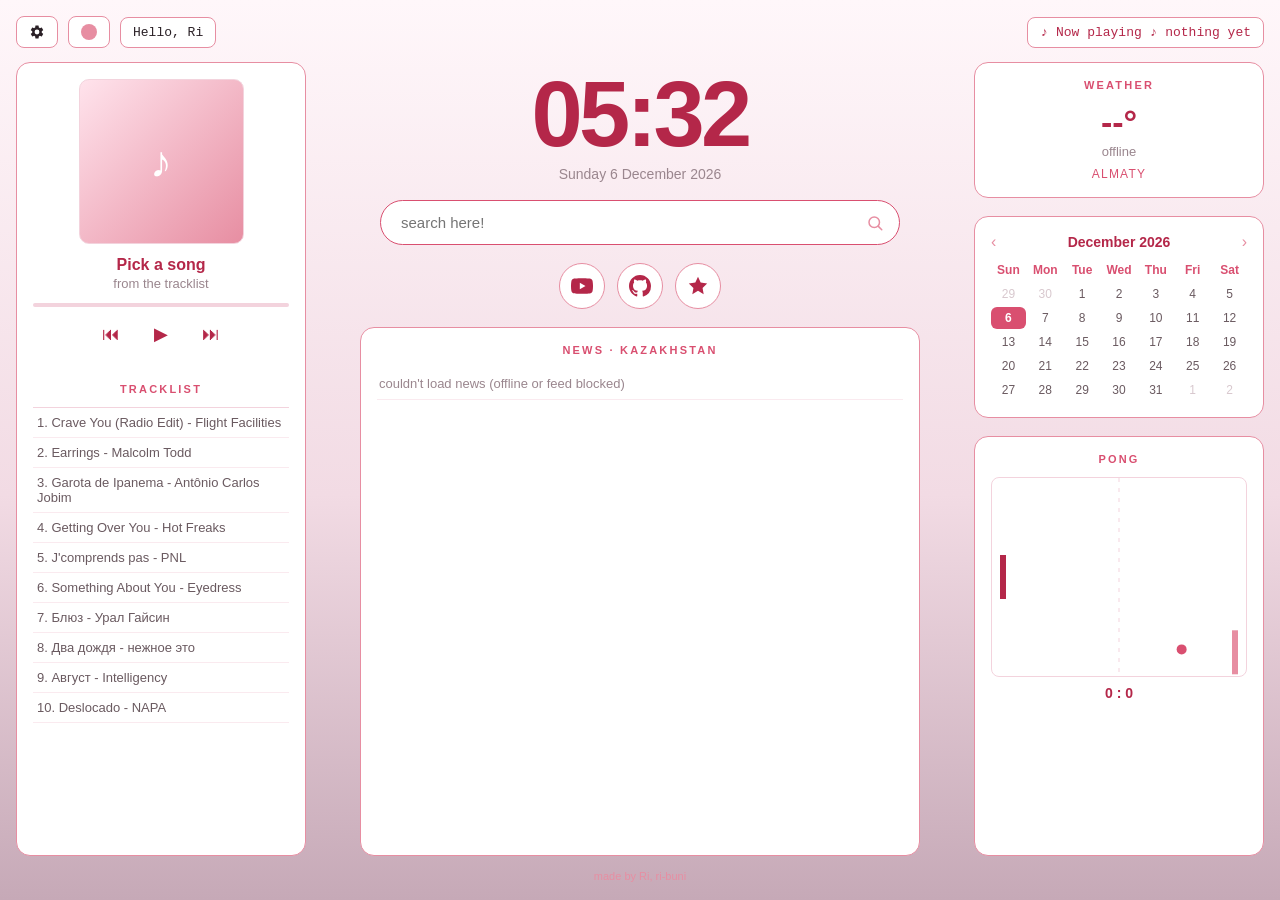
==== index.html @ f1c47e02 "Add files via upload" ====
<!DOCTYPE html>
<html lang="en">
<head>
<meta charset="UTF-8">
<meta name="viewport" content="width=device-width, initial-scale=1.0">
<title>New Tab</title>
<link rel="stylesheet" href="style.css">
</head>
<body>

<div id="topbar" class="mono">
  <div class="tbox" id="gear"><svg viewBox="0 0 24 24"><path d="M19.14 12.94c.04-.3.06-.61.06-.94 0-.32-.02-.64-.07-.94l2.03-1.58a.49.49 0 0 0 .12-.61l-1.92-3.32a.49.49 0 0 0-.59-.22l-2.39.96c-.5-.38-1.03-.7-1.62-.94l-.36-2.54a.48.48 0 0 0-.48-.41h-3.84c-.24 0-.43.17-.47.41l-.36 2.54c-.59.24-1.13.57-1.62.94l-2.39-.96a.49.49 0 0 0-.59.22L2.74 8.87c-.12.21-.08.47.12.61l2.03 1.58c-.05.3-.09.63-.09.94s.02.64.07.94l-2.03 1.58a.49.49 0 0 0-.12.61l1.92 3.32c.12.22.37.29.59.22l2.39-.96c.5.38 1.03.7 1.62.94l.36 2.54c.05.24.24.41.48.41h3.84c.24 0 .44-.17.47-.41l.36-2.54c.59-.24 1.13-.56 1.62-.94l2.39.96c.22.08.47 0 .59-.22l1.92-3.32c.12-.22.07-.47-.12-.61l-2.01-1.58zM12 15.6a3.6 3.6 0 1 1 0-7.2 3.6 3.6 0 0 1 0 7.2z"/></svg></div>
  <div class="tbox" id="mystery"><i></i></div>
  <div class="tbox" id="greet">Hello, Ri</div>
  <div class="tbox" id="nowplaying">&#9834; Now playing &#9834; nothing yet</div>
</div>

<div class="layout">

  <div class="card" id="playerCard">
    <div id="art">&#9834;</div>
    <div id="songT">Pick a song</div>
    <div id="songA">from the tracklist</div>
    <div id="pbar"><div id="pfill"></div></div>
    <div class="ctrls">
      <button id="prevBtn">&#9198;</button>
      <button id="playBtn">&#9654;</button>
      <button id="nextBtn">&#9197;</button>
    </div>
    <div id="playHint"></div>
    <h3>Tracklist</h3>
    <ul id="tracks"></ul>
  </div>

  <div id="center">
    <div id="clock">--:--</div>
    <div id="date"></div>
    <form id="search"><input id="q" type="text" placeholder="search here!" autocomplete="off" autofocus><span><svg viewBox="0 0 24 24"><circle cx="11" cy="11" r="7" fill="none" stroke="currentColor" stroke-width="2"/><path d="M16.5 16.5L21 21" fill="none" stroke="currentColor" stroke-width="2" stroke-linecap="round"/></svg></span></form>
    <nav id="marks"></nav>
    <div class="card" id="newsCard">
      <h3 id="newsTitle">News</h3>
      <ul id="newsList"><li style="color:var(--mut);font-size:13px;padding:8px 2px;">loading headlines...</li></ul>
    </div>
  </div>

  <div class="rightcol">
    <div class="card">
      <h3>Weather</h3>
      <div id="wTemp">--&deg;</div>
      <div id="wDesc">loading...</div>
      <div id="wLoc">locating...</div>
    </div>
    <div class="card">
      <div id="calHead"><button id="calPrev">&#8249;</button><b id="calTitle"></b><button id="calNext">&#8250;</button></div>
      <div id="calGrid"></div>
    </div>
    <div class="card" id="pongCard">
      <h3>Pong</h3>
      <canvas id="pong"></canvas>
      <div id="pongScore">0 : 0</div>
    </div>
  </div>

</div>

<div id="foot">made by Ri, ri-buni</div>

<div id="modal"><div class="box">
  <h3>Settings</h3>
  <input id="nameInput" type="text" placeholder="Your name">
  <label><input type="checkbox" id="darkToggle"> Dark theme</label>
  <button id="saveName">Save</button>
</div></div>

<script>
'use strict';
var store={
 get:function(k,f){try{var v=localStorage.getItem(k);return v?JSON.parse(v):f;}catch(e){return f;}},
 set:function(k,v){try{localStorage.setItem(k,JSON.stringify(v));}catch(e){}}
};
function esc(s){return s.replace(/[&<>"]/g,function(c){return{'&':'&amp;','<':'&lt;','>':'&gt;','"':'&quot;'}[c];});}

function applyTheme(){document.body.classList.toggle('dark',store.get('nt_dark',false));}
applyTheme();

var greetEl=document.getElementById('greet');
function setGreet(){greetEl.textContent='Hello, '+store.get('nt_name','Ri');}
setGreet();
var modal=document.getElementById('modal');
document.getElementById('gear').onclick=function(){
 document.getElementById('nameInput').value=store.get('nt_name','Ri');
 document.getElementById('darkToggle').checked=store.get('nt_dark',false);
 modal.classList.add('open');
};
document.getElementById('darkToggle').onchange=function(){
 store.set('nt_dark',this.checked);applyTheme();
};
document.getElementById('saveName').onclick=function(){
 var v=document.getElementById('nameInput').value.trim();
 if(v)store.set('nt_name',v);
 setGreet();modal.classList.remove('open');
};
modal.onclick=function(e){if(e.target===modal)modal.classList.remove('open');};

var honk=new Audio('FNAF_Honk_-_QuickSounds_com.mp3');
honk.preload='auto';
honk.volume=1;
document.getElementById('mystery').onclick=function(){
 honk.currentTime=0;
 var p=honk.play();
 if(p&&p.catch)p.catch(function(){
  document.getElementById('nowplaying').textContent='honk mp3 not found, check the file name';
 });
};

var clockEl=document.getElementById('clock'),dateEl=document.getElementById('date');
function tick(){
 var n=new Date();
 clockEl.textContent=String(n.getHours()).padStart(2,'0')+':'+String(n.getMinutes()).padStart(2,'0');
 dateEl.textContent=n.toLocaleDateString('en-GB',{weekday:'long',day:'numeric',month:'long',year:'numeric'});
}
tick();setInterval(tick,1000);

document.getElementById('search').addEventListener('submit',function(e){
 e.preventDefault();
 var q=document.getElementById('q').value.trim();
 if(q)location.href='https://www.google.com/search?q='+encodeURIComponent(q);
});

document.getElementById('marks').innerHTML=
 '<a href="https://www.youtube.com/" title="YouTube"><svg viewBox="0 0 24 24"><path d="M23.5 6.2a3 3 0 0 0-2.1-2.1C19.5 3.5 12 3.5 12 3.5s-7.5 0-9.4.6A3 3 0 0 0 .5 6.2 31.4 31.4 0 0 0 0 12a31.4 31.4 0 0 0 .5 5.8 3 3 0 0 0 2.1 2.1c1.9.6 9.4.6 9.4.6s7.5 0 9.4-.6a3 3 0 0 0 2.1-2.1A31.4 31.4 0 0 0 24 12a31.4 31.4 0 0 0-.5-5.8z"/><path class="cut" d="M9.6 15.6V8.4L15.8 12l-6.2 3.6z"/></svg></a>'+
 '<a href="https://github.com/" title="GitHub"><svg viewBox="0 0 16 16"><path d="M8 0C3.58 0 0 3.58 0 8c0 3.54 2.29 6.53 5.47 7.59.4.07.55-.17.55-.38 0-.19-.01-.82-.01-1.49-2.01.37-2.53-.49-2.69-.94-.09-.23-.48-.94-.82-1.13-.28-.15-.68-.52-.01-.53.63-.01 1.08.58 1.23.82.72 1.21 1.87.87 2.33.66.07-.52.28-.87.51-1.07-1.78-.2-3.64-.89-3.64-3.95 0-.87.31-1.59.82-2.15-.08-.2-.36-1.02.08-2.12 0 0 .67-.21 2.2.82.64-.18 1.32-.27 2-.27s1.36.09 2 .27c1.53-1.04 2.2-.82 2.2-.82.44 1.1.16 1.92.08 2.12.51.56.82 1.27.82 2.15 0 3.07-1.87 3.75-3.65 3.95.29.25.54.73.54 1.48 0 1.07-.01 1.93-.01 2.2 0 .21.15.46.55.38A8.01 8.01 0 0 0 16 8c0-4.42-3.58-8-8-8Z"/></svg></a>'+
 '<a href="https://stardance.hackclub.com/" title="Stardance"><svg viewBox="0 0 24 24"><path d="M12 2l2.9 6.26L22 9.27l-5 4.87L18.18 21 12 17.27 5.82 21 7 14.14l-5-4.87 7.1-1.01z"/></svg></a>';

var TRACKS=[
 {t:'Crave You (Radio Edit)',a:'Flight Facilities',src:'songs/Flight_Facilities_feat._Giselle_-_Crave_You_Radio_Edit_(SkySound7.com).mp3',img:'crave_you.jpg'},
 {t:'Earrings',a:'Malcolm Todd',src:'songs/earrings.mp3',img:'earrings.jpg'},
 {t:'Garota de Ipanema',a:'Antônio Carlos Jobim',src:'songs/the girl from ipanema.mp3',img:'ipanema.jpg'},
 {t:'Getting Over You',a:'Hot Freaks',src:'songs/Hot_Freaks_-_Hot_Freaks_-_Getting_Over_You_Official_Lyric_Video_(SkySound7.com).mp3',img:'hot_freaks.jpg'},
 {t:'J\'comprends pas',a:'PNL',src:'songs/PNL_-_J_comprends_pas_(SkySound7.com).mp3',img:'pnl.jpg'},
 {t:'Something About You',a:'Eyedress',src:'songs/Eyedress - She looks just like a dream (Something About You) (Lyrics) ft. Dent May.mp3',img:'eyedress.jpg'},
 {t:'Блюз',a:'Урал Гайсин',src:'songs/Урал Гайсин - блюз (pesni.fm).mp3',img:'blues.jpg'},
 {t:'Два дождя',a:'нежное это',src:'songs/Nezhnoe_Eto_-_Dva_dozhdya_Official_Audio_(SkySound7.com).mp3',img:'2_дождя.jpg'},
 {t:'Август',a:'Intelligency',src:'songs/Intelligency_-_August_(SkySound7.com).mp3',img:'august.jpg'},
 {t:'Deslocado',a:'NAPA',src:'songs/NAPA - Deslocado.mp3',img:'napa.jpg'}
];
var cur=-1,playing=false,audio=new Audio();
var art=document.getElementById('art'),
    songT=document.getElementById('songT'),songA=document.getElementById('songA'),
    npEl=document.getElementById('nowplaying'),playBtn=document.getElementById('playBtn'),
    pfill=document.getElementById('pfill'),hint=document.getElementById('playHint'),
    listEl=document.getElementById('tracks');

listEl.innerHTML=TRACKS.map(function(tr,i){
 return '<li data-i="'+i+'">'+(i+1)+'. '+esc(tr.t)+' - '+esc(tr.a)+'</li>';
}).join('');

function select(i,autoplay){
 cur=i;
 var tr=TRACKS[i];
 songT.textContent=tr.t;songA.textContent=tr.a;
 art.innerHTML='&#9834;';
 if(tr.img){
  var im=new Image();
  im.onload=function(){art.innerHTML='';art.appendChild(im);};
  im.src=tr.img;
 }
 npEl.innerHTML='&#9834; Now playing &#9834; '+esc(tr.t)+' by '+esc(tr.a);
 var lis=listEl.children;
 for(var k=0;k<lis.length;k++)lis[k].classList.toggle('on',k===i);
 audio.pause();playing=false;playBtn.innerHTML='&#9654;';pfill.style.width='0%';
 if(tr.src){audio.src=tr.src;hint.textContent='';if(autoplay)togglePlay();}
 else hint.textContent='no audio file linked yet (add src in TRACKS)';
}
function togglePlay(){
 if(cur<0)select(0,false);
 var tr=TRACKS[cur];
 if(!tr.src){hint.textContent='no audio file linked yet (add src in TRACKS)';return;}
 if(playing){audio.pause();playing=false;playBtn.innerHTML='&#9654;';}
 else{audio.play();playing=true;playBtn.innerHTML='&#10074;&#10074;';}
}
playBtn.onclick=togglePlay;
document.getElementById('nextBtn').onclick=function(){select((cur+1+TRACKS.length)%TRACKS.length,playing);};
document.getElementById('prevBtn').onclick=function(){select((cur-1+TRACKS.length)%TRACKS.length,playing);};
listEl.onclick=function(e){
 var li=e.target.closest('li');
 if(li)select(+li.dataset.i,true);
};
audio.addEventListener('timeupdate',function(){
 if(audio.duration)pfill.style.width=(audio.currentTime/audio.duration*100)+'%';
});
audio.addEventListener('ended',function(){select((cur+1)%TRACKS.length,true);});

var WMO={0:'clear sky',1:'mostly clear',2:'partly cloudy',3:'overcast',45:'foggy',48:'foggy',
 51:'light drizzle',53:'drizzle',55:'heavy drizzle',61:'light rain',63:'rain',65:'heavy rain',
 66:'freezing rain',67:'freezing rain',71:'light snow',73:'snow',75:'heavy snow',77:'snow grains',
 80:'light showers',81:'showers',82:'heavy showers',85:'snow showers',86:'snow showers',
 95:'thunderstorm',96:'thunderstorm',99:'thunderstorm'};
function loadWeather(loc){
 fetch('https://api.open-meteo.com/v1/forecast?latitude='+loc.lat+'&longitude='+loc.lon+'&current=temperature_2m,weather_code')
  .then(function(r){return r.json();})
  .then(function(d){
   document.getElementById('wTemp').innerHTML=Math.round(d.current.temperature_2m)+'&deg;C';
   document.getElementById('wDesc').textContent=WMO[d.current.weather_code]||'sky is doing something';
  })
  .catch(function(){document.getElementById('wDesc').textContent='offline';});
}
function loadNews(loc){
 var cc=(loc.cc||'US').toUpperCase();
 var feed='https://news.google.com/rss?hl=en-'+cc+'&gl='+cc+'&ceid='+cc+':en';
 document.getElementById('newsTitle').textContent='News \u00b7 '+(loc.country||loc.city||'World');
 fetch('https://api.allorigins.win/raw?url='+encodeURIComponent(feed))
  .then(function(r){if(!r.ok)throw 0;return r.text();})
  .then(function(xml){
   var doc=new DOMParser().parseFromString(xml,'text/xml');
   var items=doc.querySelectorAll('item');
   if(!items.length)throw 0;
   var h='';
   for(var i=0;i<Math.min(items.length,5);i++){
    var t=items[i].querySelector('title'),l=items[i].querySelector('link');
    if(!t||!l)continue;
    h+='<li><a href="'+esc(l.textContent)+'">'+esc(t.textContent)+'</a></li>';
   }
   document.getElementById('newsList').innerHTML=h||'<li style="color:var(--mut);font-size:13px;padding:8px 2px;">no headlines found</li>';
  })
  .catch(function(){
   document.getElementById('newsList').innerHTML='<li style="color:var(--mut);font-size:13px;padding:8px 2px;">couldn\'t load news (offline or feed blocked)</li>';
  });
}
function useLoc(loc){
 document.getElementById('wLoc').textContent=loc.city||'somewhere';
 loadWeather(loc);
 loadNews(loc);
}
(function locate(){
 var c=store.get('nt_loc',null);
 if(c&&Date.now()-c.ts<6*3600*1000){useLoc(c);return;}
 fetch('https://ipwho.is/')
  .then(function(r){return r.json();})
  .then(function(d){
   if(!d.success)throw 0;
   var loc={lat:d.latitude,lon:d.longitude,city:d.city,country:d.country,cc:d.country_code,ts:Date.now()};
   store.set('nt_loc',loc);
   useLoc(loc);
  })
  .catch(function(){useLoc({lat:43.2389,lon:76.8897,city:'Almaty',country:'Kazakhstan',cc:'KZ',ts:Date.now()});});
})();

(function(){
 var c=document.getElementById('pong');if(!c)return;
 var g=c.getContext('2d');
 var PW=6,PH=44,PAD=8,sL=0,sR=0,py=0,ay=0,ball=null;
 function fit(){
  c.width=c.clientWidth||240;c.height=c.clientHeight||160;
  py=Math.max(PH/2,Math.min(c.height-PH/2,py||c.height/2));
  ay=Math.max(PH/2,Math.min(c.height-PH/2,ay||c.height/2));
 }
 function reset(dir){ball={x:c.width/2,y:c.height/2,vx:dir*2.4,vy:(Math.random()*2-1)*1.8};}
 function score(){document.getElementById('pongScore').textContent=sL+' : '+sR;}
 c.addEventListener('mousemove',function(e){
  var r=c.getBoundingClientRect();
  py=(e.clientY-r.top)*(c.height/r.height);
  py=Math.max(PH/2,Math.min(c.height-PH/2,py));
 });
 addEventListener('resize',fit);
 function step(){
  ball.x+=ball.vx;ball.y+=ball.vy;
  if(ball.y<6||ball.y>c.height-6){ball.vy*=-1;ball.y=Math.max(6,Math.min(c.height-6,ball.y));}
  ay+=Math.max(-2.2,Math.min(2.2,(ball.y-ay)*0.08));
  ay=Math.max(PH/2,Math.min(c.height-PH/2,ay));
  if(ball.vx<0&&ball.x<PAD+PW+5&&ball.x>PAD&&Math.abs(ball.y-py)<PH/2+6){
   ball.vx=Math.min(7,Math.abs(ball.vx)*1.05);ball.vy+=(ball.y-py)*0.06;
  }
  if(ball.vx>0&&ball.x>c.width-PAD-PW-5&&ball.x<c.width-PAD&&Math.abs(ball.y-ay)<PH/2+6){
   ball.vx=-Math.min(7,Math.abs(ball.vx)*1.05);ball.vy+=(ball.y-ay)*0.06;
  }
  ball.vy=Math.max(-5,Math.min(5,ball.vy));
  if(ball.x<-8){sR++;score();reset(1);}
  if(ball.x>c.width+8){sL++;score();reset(-1);}
 }
 function draw(){
  var cs=getComputedStyle(document.body);
  g.clearRect(0,0,c.width,c.height);
  g.strokeStyle=cs.getPropertyValue('--soft');
  g.setLineDash([4,6]);g.beginPath();g.moveTo(c.width/2,0);g.lineTo(c.width/2,c.height);g.stroke();g.setLineDash([]);
  g.fillStyle=cs.getPropertyValue('--rose');g.fillRect(PAD,py-PH/2,PW,PH);
  g.fillStyle=cs.getPropertyValue('--pink');g.fillRect(c.width-PAD-PW,ay-PH/2,PW,PH);
  g.fillStyle=cs.getPropertyValue('--honey');g.beginPath();g.arc(ball.x,ball.y,5,0,Math.PI*2);g.fill();
 }
 function loop(){step();draw();requestAnimationFrame(loop);}
 fit();reset(1);score();loop();
})();

var now=new Date(),viewY=now.getFullYear(),viewM=now.getMonth();
var calTitle=document.getElementById('calTitle'),calGrid=document.getElementById('calGrid');
var MONTHS=['January','February','March','April','May','June','July','August','September','October','November','December'];
function renderCal(){
 calTitle.textContent=MONTHS[viewM]+' '+viewY;
 var h='<div class="dow">Sun</div><div class="dow">Mon</div><div class="dow">Tue</div><div class="dow">Wed</div><div class="dow">Thu</div><div class="dow">Fri</div><div class="dow">Sat</div>';
 var first=new Date(viewY,viewM,1).getDay();
 var dim=new Date(viewY,viewM+1,0).getDate();
 var dimPrev=new Date(viewY,viewM,0).getDate();
 var today=new Date();
 var cells=[];
 for(var i=first-1;i>=0;i--)cells.push({d:dimPrev-i,dim:true});
 for(var d=1;d<=dim;d++)cells.push({d:d,dim:false});
 var rest=(7-cells.length%7)%7;
 for(var r=1;r<=rest;r++)cells.push({d:r,dim:true});
 for(var c=0;c<cells.length;c++){
  var cell=cells[c];
  var isToday=!cell.dim&&cell.d===today.getDate()&&viewM===today.getMonth()&&viewY===today.getFullYear();
  h+='<div class="day'+(cell.dim?' dim':'')+(isToday?' today':'')+'">'+cell.d+'</div>';
 }
 calGrid.innerHTML=h;
}
document.getElementById('calPrev').onclick=function(){viewM--;if(viewM<0){viewM=11;viewY--;}renderCal();};
document.getElementById('calNext').onclick=function(){viewM++;if(viewM>11){viewM=0;viewY++;}renderCal();};
renderCal();
</script>
</body>
</html>
---- style.css ----
:root{--bg:#fff7fa;--bg1:#fff7fa;--bg2:#f2dbe4;--bg3:#c6a9b7;--card:#ffffff;--rose:#b42749;--honey:#d94f70;--pink:#e78ea2;--soft:#f3d3dd;--hair:#faeaef;--ink:#2a2026;--mut:#9a868e;--trk:#6a5a60;--dim:#d8c8ce;}
body.dark{--bg:#151018;--bg1:#151018;--bg2:#261c2c;--bg3:#5a4b62;--card:#1f1824;--rose:#f4a7bd;--honey:#e987a4;--pink:#8a5b6d;--soft:#3a2e3c;--hair:#2c2430;--ink:#efe6ec;--mut:#9b8a94;--trk:#c4b2bc;--dim:#4a3d46;}
*{box-sizing:border-box;margin:0;padding:0;}
html{background:var(--bg1);}
body{font-family:"Helvetica Neue",Helvetica,Arial,sans-serif;background:linear-gradient(180deg,var(--bg1),var(--bg2) 55%,var(--bg3));background-attachment:fixed;color:var(--ink);min-height:100vh;padding:16px;display:flex;flex-direction:column;}
.mono{font-family:"Courier New",monospace;}
#topbar{display:flex;align-items:center;gap:10px;margin-bottom:14px;}
.tbox{border:1.5px solid var(--pink);border-radius:8px;background:var(--card);padding:7px 12px;font-size:13px;}
#gear,#mystery{cursor:pointer;user-select:none;display:flex;align-items:center;}
#gear:hover{border-color:var(--honey);color:var(--honey);}
#gear svg{width:16px;height:16px;fill:currentColor;display:block;}
#mystery:hover{border-color:var(--honey);}
#mystery i{display:block;width:16px;height:16px;border-radius:50%;background:var(--pink);}
#mystery:hover i{background:var(--honey);}
#nowplaying{margin-left:auto;color:var(--rose);}
.layout{display:grid;grid-template-columns:290px 1fr 290px;gap:18px;align-items:stretch;max-width:1280px;margin:0 auto;width:100%;flex:1;}
.card{background:var(--card);border:1.5px solid var(--pink);border-radius:14px;padding:16px;}
.card h3{font-size:11px;text-transform:uppercase;letter-spacing:.2em;color:var(--honey);margin-bottom:12px;text-align:center;}
#playerCard{display:flex;flex-direction:column;}
#art{width:165px;height:165px;margin:0 auto;border-radius:10px;border:1.5px solid var(--soft);background:linear-gradient(135deg,#ffe3ec,#e78ea2);display:flex;align-items:center;justify-content:center;font-size:44px;color:#fff;overflow:hidden;}
#art img{width:100%;height:100%;object-fit:cover;display:block;}
#songT{text-align:center;font-weight:700;color:var(--rose);margin-top:12px;}
#songA{text-align:center;font-size:13px;color:var(--mut);margin-top:2px;}
#pbar{height:4px;background:var(--soft);border-radius:2px;margin:12px 0;overflow:hidden;}
#pfill{height:100%;width:0%;background:var(--honey);}
.ctrls{display:flex;justify-content:center;gap:18px;margin-bottom:12px;}
.ctrls button{font-family:inherit;font-size:18px;background:none;border:none;color:var(--rose);cursor:pointer;padding:4px 8px;}
.ctrls button:hover{color:var(--honey);}
#playHint{text-align:center;font-size:11px;color:var(--mut);min-height:14px;margin-bottom:8px;}
#tracks{list-style:none;border-top:1px solid var(--soft);flex:1;min-height:0;overflow:auto;}
#tracks li{font-size:13px;padding:7px 4px;border-bottom:1px solid var(--hair);cursor:pointer;color:var(--trk);}
#tracks li:hover{color:var(--honey);}
#tracks li.on{color:var(--rose);font-weight:700;}
#center{display:flex;flex-direction:column;align-items:center;gap:18px;padding-top:6px;}
#clock{font-size:clamp(56px,8vw,92px);font-weight:800;letter-spacing:-.04em;color:var(--rose);line-height:1;}
#date{color:var(--mut);font-size:14px;margin-top:-12px;}
#search{width:100%;max-width:520px;position:relative;}
#search input{width:100%;font-family:inherit;font-size:15px;padding:13px 44px 13px 20px;border:1.5px solid var(--pink);border-radius:999px;background:var(--card);color:var(--ink);outline:none;}
#search input:focus{border-color:var(--honey);}
#search span{position:absolute;right:16px;top:50%;transform:translateY(-50%);color:var(--pink);}
#search svg{width:18px;height:18px;display:block;}
#marks{display:flex;gap:12px;flex-wrap:wrap;justify-content:center;}
#marks a{width:46px;height:46px;border:1.5px solid var(--pink);border-radius:50%;background:var(--card);display:flex;align-items:center;justify-content:center;text-decoration:none;color:var(--rose);font-size:12px;font-weight:700;transition:.2s;}
#marks a:hover{background:var(--honey);border-color:var(--honey);color:#fff;}
#marks svg{width:22px;height:22px;fill:currentColor;display:block;}
#marks .cut{fill:var(--card);}
#marks a:hover .cut{fill:var(--honey);}
#newsCard{width:100%;max-width:560px;flex:1;display:flex;flex-direction:column;}
#newsList{list-style:none;flex:1;}
#newsList li{border-bottom:1px solid var(--hair);padding:8px 2px;}
#newsList a{text-decoration:none;color:var(--trk);font-size:13px;line-height:1.45;display:-webkit-box;-webkit-line-clamp:2;-webkit-box-orient:vertical;overflow:hidden;}
#newsList a:hover{color:var(--honey);}
.rightcol{display:flex;flex-direction:column;gap:18px;}
#pongCard{flex:1;display:flex;flex-direction:column;}
#pong{width:100%;flex:1;min-height:120px;max-height:200px;border:1.5px solid var(--soft);border-radius:8px;background:var(--card);display:block;}
#pongScore{text-align:center;color:var(--rose);font-weight:700;font-size:14px;margin-top:8px;}
#wTemp{font-size:34px;font-weight:800;color:var(--rose);text-align:center;}
#wDesc{text-align:center;color:var(--mut);font-size:13px;margin-top:2px;}
#wLoc{text-align:center;color:var(--honey);font-size:12px;margin-top:8px;letter-spacing:.1em;text-transform:uppercase;}
#calHead{display:flex;align-items:center;justify-content:space-between;margin-bottom:8px;}
#calHead b{color:var(--rose);font-size:14px;}
#calHead button{background:none;border:none;color:var(--pink);font-size:16px;cursor:pointer;}
#calHead button:hover{color:var(--honey);}
#calGrid{display:grid;grid-template-columns:repeat(7,1fr);gap:2px;text-align:center;font-size:12px;}
#calGrid .dow{color:var(--honey);font-weight:700;padding:4px 0;}
#calGrid .day{padding:4px 0;border-radius:6px;color:var(--trk);}
#calGrid .day.dim{color:var(--dim);}
#calGrid .day.today{background:var(--honey);color:#fff;font-weight:700;}
#modal{position:fixed;inset:0;background:rgba(20,10,16,.45);display:none;align-items:center;justify-content:center;z-index:10;}
#modal.open{display:flex;}
#modal .box{background:var(--card);border:1.5px solid var(--pink);border-radius:14px;padding:22px;width:min(320px,90vw);}
#modal h3{color:var(--rose);font-size:15px;margin-bottom:12px;}
#modal input[type=text]{width:100%;font-family:inherit;font-size:14px;padding:9px 12px;border:1.5px solid var(--soft);border-radius:8px;outline:none;margin-bottom:12px;background:var(--card);color:var(--ink);}
#modal input[type=text]:focus{border-color:var(--pink);}
#modal label{display:flex;align-items:center;gap:8px;font-size:14px;color:var(--trk);margin-bottom:14px;cursor:pointer;}
#modal button{font-family:inherit;background:var(--honey);color:#fff;border:none;border-radius:8px;padding:8px 16px;font-size:14px;cursor:pointer;}
#foot{text-align:center;color:var(--pink);font-size:11px;padding:14px 0 2px;}
@media(max-width:980px){.layout{grid-template-columns:1fr;align-items:start;}#center{order:-1;padding-top:6px;}}
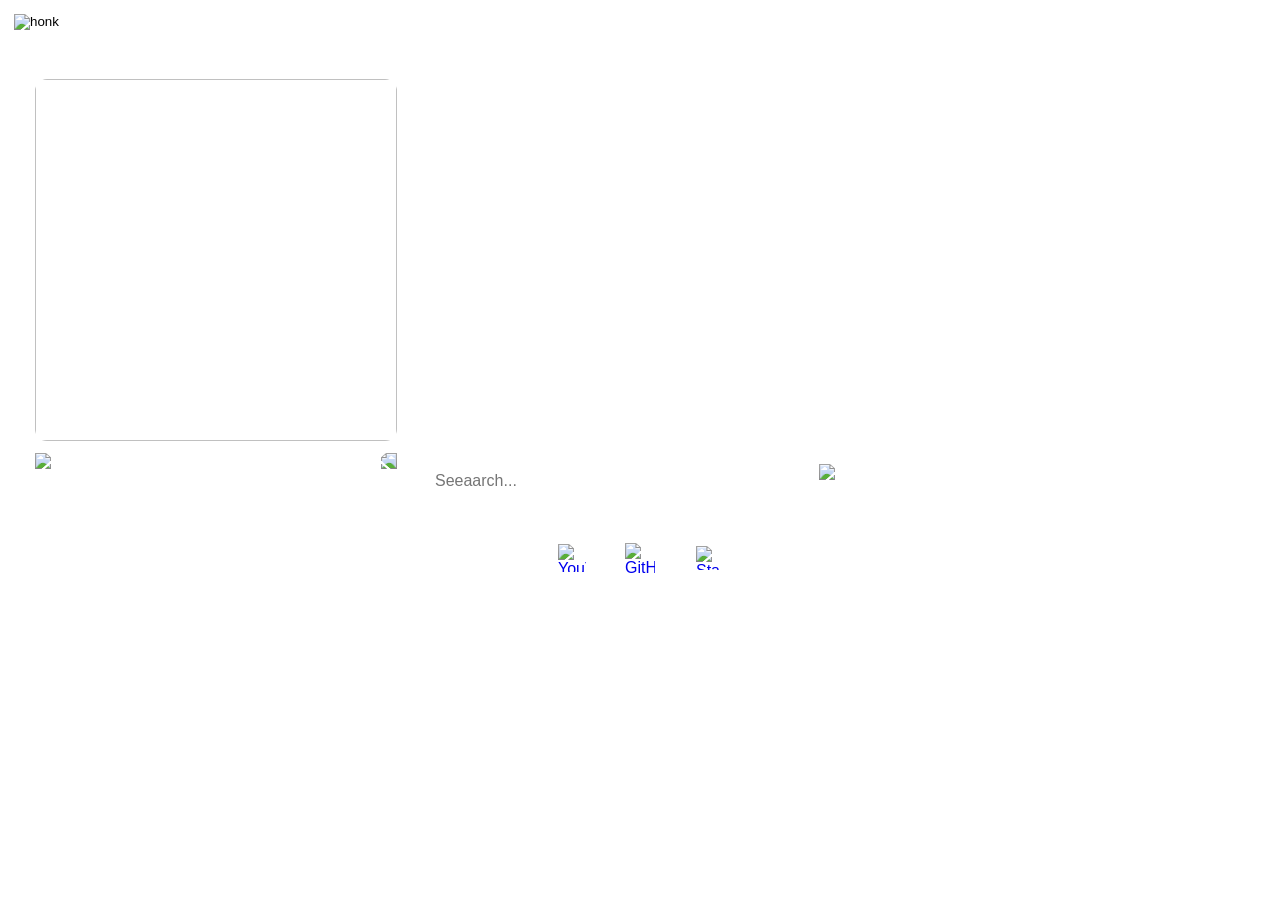
==== commit 6958b12c: "Add files via upload" ====
--- a/index.html
+++ b/index.html
@@ -1,321 +1,57 @@
 <!DOCTYPE html>
-<html lang="en">
-<head>
-<meta charset="UTF-8">
-<meta name="viewport" content="width=device-width, initial-scale=1.0">
-<title>New Tab</title>
-<link rel="stylesheet" href="style.css">
-</head>
-<body>
+<html>
+    <head>
+        <meta charset="UTF-8">
+        <title>WildTab</title>
+        <link rel="stylesheet" href="tabv2.css">
+    </head>
 
-<div id="topbar" class="mono">
-  <div class="tbox" id="gear"><svg viewBox="0 0 24 24"><path d="M19.14 12.94c.04-.3.06-.61.06-.94 0-.32-.02-.64-.07-.94l2.03-1.58a.49.49 0 0 0 .12-.61l-1.92-3.32a.49.49 0 0 0-.59-.22l-2.39.96c-.5-.38-1.03-.7-1.62-.94l-.36-2.54a.48.48 0 0 0-.48-.41h-3.84c-.24 0-.43.17-.47.41l-.36 2.54c-.59.24-1.13.57-1.62.94l-2.39-.96a.49.49 0 0 0-.59.22L2.74 8.87c-.12.21-.08.47.12.61l2.03 1.58c-.05.3-.09.63-.09.94s.02.64.07.94l-2.03 1.58a.49.49 0 0 0-.12.61l1.92 3.32c.12.22.37.29.59.22l2.39-.96c.5.38 1.03.7 1.62.94l.36 2.54c.05.24.24.41.48.41h3.84c.24 0 .44-.17.47-.41l.36-2.54c.59-.24 1.13-.56 1.62-.94l2.39.96c.22.08.47 0 .59-.22l1.92-3.32c.12-.22.07-.47-.12-.61l-2.01-1.58zM12 15.6a3.6 3.6 0 1 1 0-7.2 3.6 3.6 0 0 1 0 7.2z"/></svg></div>
-  <div class="tbox" id="mystery"><i></i></div>
-  <div class="tbox" id="greet">Hello, Ri</div>
-  <div class="tbox" id="nowplaying">&#9834; Now playing &#9834; nothing yet</div>
-</div>
+    <body>
+        <div id="topbar">
+            <button id="honk"><img src="images/button.png" alt="honk"></button>
+            <span>Hello, <span id="name" contenteditable="true">Ri</span></span>
+            <span id="nowplaying">Nothing playing</span>
+        </div>
 
-<div class="layout">
+        <div id="player">
+            <div id="cover-wrap">
+                <img id="cover" alt="">
+                <img id="pause-btn" src="images/pause.png" alt="pause">
+            </div>
+        <div id="controls">
+            <img class="ctrl" id="prev" src="images/arrow.png" alt="prev">
+            <div id="song-title">Pick a song</div>
+            <img class="ctrl" id="next" src="images/arrow.png" alt="next">
+        </div>
+        <div id="song-artist"></div>
+        <ul id="tracklist"></ul>
+        <audio id="audio"></audio>
+        </div>
 
-  <div class="card" id="playerCard">
-    <div id="art">&#9834;</div>
-    <div id="songT">Pick a song</div>
-    <div id="songA">from the tracklist</div>
-    <div id="pbar"><div id="pfill"></div></div>
-    <div class="ctrls">
-      <button id="prevBtn">&#9198;</button>
-      <button id="playBtn">&#9654;</button>
-      <button id="nextBtn">&#9197;</button>
-    </div>
-    <div id="playHint"></div>
-    <h3>Tracklist</h3>
-    <ul id="tracks"></ul>
-  </div>
 
-  <div id="center">
-    <div id="clock">--:--</div>
-    <div id="date"></div>
-    <form id="search"><input id="q" type="text" placeholder="search here!" autocomplete="off" autofocus><span><svg viewBox="0 0 24 24"><circle cx="11" cy="11" r="7" fill="none" stroke="currentColor" stroke-width="2"/><path d="M16.5 16.5L21 21" fill="none" stroke="currentColor" stroke-width="2" stroke-linecap="round"/></svg></span></form>
-    <nav id="marks"></nav>
-    <div class="card" id="newsCard">
-      <h3 id="newsTitle">News</h3>
-      <ul id="newsList"><li style="color:var(--mut);font-size:13px;padding:8px 2px;">loading headlines...</li></ul>
-    </div>
-  </div>
+        <h1 id="clock">--:--</h1>
+        <p id="date">loading date...</p>   
+        <div id="weather">loading weather...</div>
 
-  <div class="rightcol">
-    <div class="card">
-      <h3>Weather</h3>
-      <div id="wTemp">--&deg;</div>
-      <div id="wDesc">loading...</div>
-      <div id="wLoc">locating...</div>
-    </div>
-    <div class="card">
-      <div id="calHead"><button id="calPrev">&#8249;</button><b id="calTitle"></b><button id="calNext">&#8250;</button></div>
-      <div id="calGrid"></div>
-    </div>
-    <div class="card" id="pongCard">
-      <h3>Pong</h3>
-      <canvas id="pong"></canvas>
-      <div id="pongScore">0 : 0</div>
-    </div>
-  </div>
+        <form id="search" action="https://www.google.com/search">
+            <input name="q" type="text" placeholder="Seeaarch..." autocomplete="off">
+            <img src="images/search.png" alt="search">
+        </form>
 
-</div>
+        <nav id="links">
+            <a href="https://www.youtube.com/"><img class="youtube" src="images/youtube.png" alt="YouTube"></a>
+            <a href="https://github.com/"><img src="images/github.png" alt="GitHub"></a>
+            <a href="https://stardance.hackclub.com/"><img class="star" src="images/star.png" alt="Stardance"></a>
+        </nav>
 
-<div id="foot">made by Ri, ri-buni</div>
+        <div id="wallpaper">
+            <img class="layer" data-depth="8"  src="images/buni_layer1.png" alt=""><img class="layer" data-depth="15" src="images/buni_layer2.png" alt="">
+            <img class="layer anim" data-depth="25" data-name="buni_layer3" src="images/buni_layer3_1.png" alt="">
+            <img class="layer anim" data-depth="38" data-name="buni_layer4" src="images/buni_layer4_1.png" alt="">
+            <img class="layer anim" data-depth="42" data-name="buni_layer5" src="images/buni_layer5_1.png" alt="">
+            <img class="layer anim" data-depth="45" data-name="buni_layer6" src="images/buni_layer6_1.png" alt="">
+        </div>
 
-<div id="modal"><div class="box">
-  <h3>Settings</h3>
-  <input id="nameInput" type="text" placeholder="Your name">
-  <label><input type="checkbox" id="darkToggle"> Dark theme</label>
-  <button id="saveName">Save</button>
-</div></div>
-
-<script>
-'use strict';
-var store={
- get:function(k,f){try{var v=localStorage.getItem(k);return v?JSON.parse(v):f;}catch(e){return f;}},
- set:function(k,v){try{localStorage.setItem(k,JSON.stringify(v));}catch(e){}}
-};
-function esc(s){return s.replace(/[&<>"]/g,function(c){return{'&':'&amp;','<':'&lt;','>':'&gt;','"':'&quot;'}[c];});}
-
-function applyTheme(){document.body.classList.toggle('dark',store.get('nt_dark',false));}
-applyTheme();
-
-var greetEl=document.getElementById('greet');
-function setGreet(){greetEl.textContent='Hello, '+store.get('nt_name','Ri');}
-setGreet();
-var modal=document.getElementById('modal');
-document.getElementById('gear').onclick=function(){
- document.getElementById('nameInput').value=store.get('nt_name','Ri');
- document.getElementById('darkToggle').checked=store.get('nt_dark',false);
- modal.classList.add('open');
-};
-document.getElementById('darkToggle').onchange=function(){
- store.set('nt_dark',this.checked);applyTheme();
-};
-document.getElementById('saveName').onclick=function(){
- var v=document.getElementById('nameInput').value.trim();
- if(v)store.set('nt_name',v);
- setGreet();modal.classList.remove('open');
-};
-modal.onclick=function(e){if(e.target===modal)modal.classList.remove('open');};
-
-var honk=new Audio('FNAF_Honk_-_QuickSounds_com.mp3');
-honk.preload='auto';
-honk.volume=1;
-document.getElementById('mystery').onclick=function(){
- honk.currentTime=0;
- var p=honk.play();
- if(p&&p.catch)p.catch(function(){
-  document.getElementById('nowplaying').textContent='honk mp3 not found, check the file name';
- });
-};
-
-var clockEl=document.getElementById('clock'),dateEl=document.getElementById('date');
-function tick(){
- var n=new Date();
- clockEl.textContent=String(n.getHours()).padStart(2,'0')+':'+String(n.getMinutes()).padStart(2,'0');
- dateEl.textContent=n.toLocaleDateString('en-GB',{weekday:'long',day:'numeric',month:'long',year:'numeric'});
-}
-tick();setInterval(tick,1000);
-
-document.getElementById('search').addEventListener('submit',function(e){
- e.preventDefault();
- var q=document.getElementById('q').value.trim();
- if(q)location.href='https://www.google.com/search?q='+encodeURIComponent(q);
-});
-
-document.getElementById('marks').innerHTML=
- '<a href="https://www.youtube.com/" title="YouTube"><svg viewBox="0 0 24 24"><path d="M23.5 6.2a3 3 0 0 0-2.1-2.1C19.5 3.5 12 3.5 12 3.5s-7.5 0-9.4.6A3 3 0 0 0 .5 6.2 31.4 31.4 0 0 0 0 12a31.4 31.4 0 0 0 .5 5.8 3 3 0 0 0 2.1 2.1c1.9.6 9.4.6 9.4.6s7.5 0 9.4-.6a3 3 0 0 0 2.1-2.1A31.4 31.4 0 0 0 24 12a31.4 31.4 0 0 0-.5-5.8z"/><path class="cut" d="M9.6 15.6V8.4L15.8 12l-6.2 3.6z"/></svg></a>'+
- '<a href="https://github.com/" title="GitHub"><svg viewBox="0 0 16 16"><path d="M8 0C3.58 0 0 3.58 0 8c0 3.54 2.29 6.53 5.47 7.59.4.07.55-.17.55-.38 0-.19-.01-.82-.01-1.49-2.01.37-2.53-.49-2.69-.94-.09-.23-.48-.94-.82-1.13-.28-.15-.68-.52-.01-.53.63-.01 1.08.58 1.23.82.72 1.21 1.87.87 2.33.66.07-.52.28-.87.51-1.07-1.78-.2-3.64-.89-3.64-3.95 0-.87.31-1.59.82-2.15-.08-.2-.36-1.02.08-2.12 0 0 .67-.21 2.2.82.64-.18 1.32-.27 2-.27s1.36.09 2 .27c1.53-1.04 2.2-.82 2.2-.82.44 1.1.16 1.92.08 2.12.51.56.82 1.27.82 2.15 0 3.07-1.87 3.75-3.65 3.95.29.25.54.73.54 1.48 0 1.07-.01 1.93-.01 2.2 0 .21.15.46.55.38A8.01 8.01 0 0 0 16 8c0-4.42-3.58-8-8-8Z"/></svg></a>'+
- '<a href="https://stardance.hackclub.com/" title="Stardance"><svg viewBox="0 0 24 24"><path d="M12 2l2.9 6.26L22 9.27l-5 4.87L18.18 21 12 17.27 5.82 21 7 14.14l-5-4.87 7.1-1.01z"/></svg></a>';
-
-var TRACKS=[
- {t:'Crave You (Radio Edit)',a:'Flight Facilities',src:'songs/Flight_Facilities_feat._Giselle_-_Crave_You_Radio_Edit_(SkySound7.com).mp3',img:'crave_you.jpg'},
- {t:'Earrings',a:'Malcolm Todd',src:'songs/earrings.mp3',img:'earrings.jpg'},
- {t:'Garota de Ipanema',a:'Antônio Carlos Jobim',src:'songs/the girl from ipanema.mp3',img:'ipanema.jpg'},
- {t:'Getting Over You',a:'Hot Freaks',src:'songs/Hot_Freaks_-_Hot_Freaks_-_Getting_Over_You_Official_Lyric_Video_(SkySound7.com).mp3',img:'hot_freaks.jpg'},
- {t:'J\'comprends pas',a:'PNL',src:'songs/PNL_-_J_comprends_pas_(SkySound7.com).mp3',img:'pnl.jpg'},
- {t:'Something About You',a:'Eyedress',src:'songs/Eyedress - She looks just like a dream (Something About You) (Lyrics) ft. Dent May.mp3',img:'eyedress.jpg'},
- {t:'Блюз',a:'Урал Гайсин',src:'songs/Урал Гайсин - блюз (pesni.fm).mp3',img:'blues.jpg'},
- {t:'Два дождя',a:'нежное это',src:'songs/Nezhnoe_Eto_-_Dva_dozhdya_Official_Audio_(SkySound7.com).mp3',img:'2_дождя.jpg'},
- {t:'Август',a:'Intelligency',src:'songs/Intelligency_-_August_(SkySound7.com).mp3',img:'august.jpg'},
- {t:'Deslocado',a:'NAPA',src:'songs/NAPA - Deslocado.mp3',img:'napa.jpg'}
-];
-var cur=-1,playing=false,audio=new Audio();
-var art=document.getElementById('art'),
-    songT=document.getElementById('songT'),songA=document.getElementById('songA'),
-    npEl=document.getElementById('nowplaying'),playBtn=document.getElementById('playBtn'),
-    pfill=document.getElementById('pfill'),hint=document.getElementById('playHint'),
-    listEl=document.getElementById('tracks');
-
-listEl.innerHTML=TRACKS.map(function(tr,i){
- return '<li data-i="'+i+'">'+(i+1)+'. '+esc(tr.t)+' - '+esc(tr.a)+'</li>';
-}).join('');
-
-function select(i,autoplay){
- cur=i;
- var tr=TRACKS[i];
- songT.textContent=tr.t;songA.textContent=tr.a;
- art.innerHTML='&#9834;';
- if(tr.img){
-  var im=new Image();
-  im.onload=function(){art.innerHTML='';art.appendChild(im);};
-  im.src=tr.img;
- }
- npEl.innerHTML='&#9834; Now playing &#9834; '+esc(tr.t)+' by '+esc(tr.a);
- var lis=listEl.children;
- for(var k=0;k<lis.length;k++)lis[k].classList.toggle('on',k===i);
- audio.pause();playing=false;playBtn.innerHTML='&#9654;';pfill.style.width='0%';
- if(tr.src){audio.src=tr.src;hint.textContent='';if(autoplay)togglePlay();}
- else hint.textContent='no audio file linked yet (add src in TRACKS)';
-}
-function togglePlay(){
- if(cur<0)select(0,false);
- var tr=TRACKS[cur];
- if(!tr.src){hint.textContent='no audio file linked yet (add src in TRACKS)';return;}
- if(playing){audio.pause();playing=false;playBtn.innerHTML='&#9654;';}
- else{audio.play();playing=true;playBtn.innerHTML='&#10074;&#10074;';}
-}
-playBtn.onclick=togglePlay;
-document.getElementById('nextBtn').onclick=function(){select((cur+1+TRACKS.length)%TRACKS.length,playing);};
-document.getElementById('prevBtn').onclick=function(){select((cur-1+TRACKS.length)%TRACKS.length,playing);};
-listEl.onclick=function(e){
- var li=e.target.closest('li');
- if(li)select(+li.dataset.i,true);
-};
-audio.addEventListener('timeupdate',function(){
- if(audio.duration)pfill.style.width=(audio.currentTime/audio.duration*100)+'%';
-});
-audio.addEventListener('ended',function(){select((cur+1)%TRACKS.length,true);});
-
-var WMO={0:'clear sky',1:'mostly clear',2:'partly cloudy',3:'overcast',45:'foggy',48:'foggy',
- 51:'light drizzle',53:'drizzle',55:'heavy drizzle',61:'light rain',63:'rain',65:'heavy rain',
- 66:'freezing rain',67:'freezing rain',71:'light snow',73:'snow',75:'heavy snow',77:'snow grains',
- 80:'light showers',81:'showers',82:'heavy showers',85:'snow showers',86:'snow showers',
- 95:'thunderstorm',96:'thunderstorm',99:'thunderstorm'};
-function loadWeather(loc){
- fetch('https://api.open-meteo.com/v1/forecast?latitude='+loc.lat+'&longitude='+loc.lon+'&current=temperature_2m,weather_code')
-  .then(function(r){return r.json();})
-  .then(function(d){
-   document.getElementById('wTemp').innerHTML=Math.round(d.current.temperature_2m)+'&deg;C';
-   document.getElementById('wDesc').textContent=WMO[d.current.weather_code]||'sky is doing something';
-  })
-  .catch(function(){document.getElementById('wDesc').textContent='offline';});
-}
-function loadNews(loc){
- var cc=(loc.cc||'US').toUpperCase();
- var feed='https://news.google.com/rss?hl=en-'+cc+'&gl='+cc+'&ceid='+cc+':en';
- document.getElementById('newsTitle').textContent='News \u00b7 '+(loc.country||loc.city||'World');
- fetch('https://api.allorigins.win/raw?url='+encodeURIComponent(feed))
-  .then(function(r){if(!r.ok)throw 0;return r.text();})
-  .then(function(xml){
-   var doc=new DOMParser().parseFromString(xml,'text/xml');
-   var items=doc.querySelectorAll('item');
-   if(!items.length)throw 0;
-   var h='';
-   for(var i=0;i<Math.min(items.length,5);i++){
-    var t=items[i].querySelector('title'),l=items[i].querySelector('link');
-    if(!t||!l)continue;
-    h+='<li><a href="'+esc(l.textContent)+'">'+esc(t.textContent)+'</a></li>';
-   }
-   document.getElementById('newsList').innerHTML=h||'<li style="color:var(--mut);font-size:13px;padding:8px 2px;">no headlines found</li>';
-  })
-  .catch(function(){
-   document.getElementById('newsList').innerHTML='<li style="color:var(--mut);font-size:13px;padding:8px 2px;">couldn\'t load news (offline or feed blocked)</li>';
-  });
-}
-function useLoc(loc){
- document.getElementById('wLoc').textContent=loc.city||'somewhere';
- loadWeather(loc);
- loadNews(loc);
-}
-(function locate(){
- var c=store.get('nt_loc',null);
- if(c&&Date.now()-c.ts<6*3600*1000){useLoc(c);return;}
- fetch('https://ipwho.is/')
-  .then(function(r){return r.json();})
-  .then(function(d){
-   if(!d.success)throw 0;
-   var loc={lat:d.latitude,lon:d.longitude,city:d.city,country:d.country,cc:d.country_code,ts:Date.now()};
-   store.set('nt_loc',loc);
-   useLoc(loc);
-  })
-  .catch(function(){useLoc({lat:43.2389,lon:76.8897,city:'Almaty',country:'Kazakhstan',cc:'KZ',ts:Date.now()});});
-})();
-
-(function(){
- var c=document.getElementById('pong');if(!c)return;
- var g=c.getContext('2d');
- var PW=6,PH=44,PAD=8,sL=0,sR=0,py=0,ay=0,ball=null;
- function fit(){
-  c.width=c.clientWidth||240;c.height=c.clientHeight||160;
-  py=Math.max(PH/2,Math.min(c.height-PH/2,py||c.height/2));
-  ay=Math.max(PH/2,Math.min(c.height-PH/2,ay||c.height/2));
- }
- function reset(dir){ball={x:c.width/2,y:c.height/2,vx:dir*2.4,vy:(Math.random()*2-1)*1.8};}
- function score(){document.getElementById('pongScore').textContent=sL+' : '+sR;}
- c.addEventListener('mousemove',function(e){
-  var r=c.getBoundingClientRect();
-  py=(e.clientY-r.top)*(c.height/r.height);
-  py=Math.max(PH/2,Math.min(c.height-PH/2,py));
- });
- addEventListener('resize',fit);
- function step(){
-  ball.x+=ball.vx;ball.y+=ball.vy;
-  if(ball.y<6||ball.y>c.height-6){ball.vy*=-1;ball.y=Math.max(6,Math.min(c.height-6,ball.y));}
-  ay+=Math.max(-2.2,Math.min(2.2,(ball.y-ay)*0.08));
-  ay=Math.max(PH/2,Math.min(c.height-PH/2,ay));
-  if(ball.vx<0&&ball.x<PAD+PW+5&&ball.x>PAD&&Math.abs(ball.y-py)<PH/2+6){
-   ball.vx=Math.min(7,Math.abs(ball.vx)*1.05);ball.vy+=(ball.y-py)*0.06;
-  }
-  if(ball.vx>0&&ball.x>c.width-PAD-PW-5&&ball.x<c.width-PAD&&Math.abs(ball.y-ay)<PH/2+6){
-   ball.vx=-Math.min(7,Math.abs(ball.vx)*1.05);ball.vy+=(ball.y-ay)*0.06;
-  }
-  ball.vy=Math.max(-5,Math.min(5,ball.vy));
-  if(ball.x<-8){sR++;score();reset(1);}
-  if(ball.x>c.width+8){sL++;score();reset(-1);}
- }
- function draw(){
-  var cs=getComputedStyle(document.body);
-  g.clearRect(0,0,c.width,c.height);
-  g.strokeStyle=cs.getPropertyValue('--soft');
-  g.setLineDash([4,6]);g.beginPath();g.moveTo(c.width/2,0);g.lineTo(c.width/2,c.height);g.stroke();g.setLineDash([]);
-  g.fillStyle=cs.getPropertyValue('--rose');g.fillRect(PAD,py-PH/2,PW,PH);
-  g.fillStyle=cs.getPropertyValue('--pink');g.fillRect(c.width-PAD-PW,ay-PH/2,PW,PH);
-  g.fillStyle=cs.getPropertyValue('--honey');g.beginPath();g.arc(ball.x,ball.y,5,0,Math.PI*2);g.fill();
- }
- function loop(){step();draw();requestAnimationFrame(loop);}
- fit();reset(1);score();loop();
-})();
-
-var now=new Date(),viewY=now.getFullYear(),viewM=now.getMonth();
-var calTitle=document.getElementById('calTitle'),calGrid=document.getElementById('calGrid');
-var MONTHS=['January','February','March','April','May','June','July','August','September','October','November','December'];
-function renderCal(){
- calTitle.textContent=MONTHS[viewM]+' '+viewY;
- var h='<div class="dow">Sun</div><div class="dow">Mon</div><div class="dow">Tue</div><div class="dow">Wed</div><div class="dow">Thu</div><div class="dow">Fri</div><div class="dow">Sat</div>';
- var first=new Date(viewY,viewM,1).getDay();
- var dim=new Date(viewY,viewM+1,0).getDate();
- var dimPrev=new Date(viewY,viewM,0).getDate();
- var today=new Date();
- var cells=[];
- for(var i=first-1;i>=0;i--)cells.push({d:dimPrev-i,dim:true});
- for(var d=1;d<=dim;d++)cells.push({d:d,dim:false});
- var rest=(7-cells.length%7)%7;
- for(var r=1;r<=rest;r++)cells.push({d:r,dim:true});
- for(var c=0;c<cells.length;c++){
-  var cell=cells[c];
-  var isToday=!cell.dim&&cell.d===today.getDate()&&viewM===today.getMonth()&&viewY===today.getFullYear();
-  h+='<div class="day'+(cell.dim?' dim':'')+(isToday?' today':'')+'">'+cell.d+'</div>';
- }
- calGrid.innerHTML=h;
-}
-document.getElementById('calPrev').onclick=function(){viewM--;if(viewM<0){viewM=11;viewY--;}renderCal();};
-document.getElementById('calNext').onclick=function(){viewM++;if(viewM>11){viewM=0;viewY++;}renderCal();};
-renderCal();
-</script>
-</body>
+        <script src="tabv2.js"></script>
+    </body>
 </html>
--- a/tabv2.css
+++ b/tabv2.css
@@ -0,0 +1,251 @@
+* {
+    box-sizing: border-box;
+    margin: 0;
+    padding: 0;
+}
+
+
+
+
+#topbar {
+    position: fixed;
+    top: 0;
+    left: 0;
+    right: 0;
+    height: 44px;
+    background: rgba(255,255,255,.5);
+    display: flex;
+    align-items: center;
+    gap: 12px;
+    padding: 0 14px; 
+}
+
+#name {
+    outline: none;
+    border-bottom: 1px dashed rgba(255,255,255,.5);
+}
+
+#honk {
+    background: none;
+    border: none;
+    padding: 0;
+    cursor: pointer;
+}
+#honk img { 
+    width: 38px; height: 28px; 
+}
+#honk:hover { 
+    background: rgba(255,255,255,.4); 
+}
+
+#nowplaying {
+    margin-left: auto;
+    font-family: "Arial";
+    color: #ffffff
+}
+
+
+
+
+
+#clock {
+    font-size: 120px;
+    font-weight: 800;
+    color: #ffffff;
+    letter-spacing: 0px;
+    margin-top: -40px
+
+}
+
+#weather {
+    position: fixed;
+    top: 60px;
+    right: 16px;
+    width: 400px;
+    background: rgba(255,255,255,.25);
+    border: 1px solid rgba(255,255,255,.25);
+    border-radius: 16px;
+    padding: 18px;
+    text-align: center;
+}
+
+#weather .temp {
+    display: block;
+    font-size: 42px;
+    font-weight: 800;
+}
+#weather .city {
+    display: block;
+    font-size: 14px;
+    opacity: .8;
+    margin-top: 4px;
+}
+
+
+
+#player {
+    position: fixed;
+    top: 60px;
+    left: 16px;
+    width: 400px;
+    background: rgba(255,255,255,.25); 
+    border: 1px solid rgba(255,255,255,.25);
+    border-radius: 16px;
+    padding: 18px;
+    color: #fff;
+    max-height: calc(100vh - 76px);
+    display: flex;
+    flex-direction: column;
+}
+#player.playing #cover-wrap:hover #pause-btn { 
+    display: block; 
+}
+
+#cover {
+    width: 100%;
+    aspect-ratio: 1;
+    border-radius: 12px;
+    background: rgba(255,255,255,.4); 
+    object-fit: cover;
+    display: block;
+}
+#cover-wrap {
+    position: relative;
+}
+#cover-wrap:hover #pause-btn {
+    display: block;
+}
+#pause-btn {
+    position: absolute;
+    top: 50%;
+    left: 50%;
+    transform: translate(-50%, -50%);
+    width: 46px;
+    cursor: pointer;
+    display: none;
+}
+
+#controls {
+    display: flex;
+    align-items: center;
+    justify-content: space-between;
+    margin-top: 12px;
+}
+.ctrl {
+    width: 22px;
+    cursor: pointer;
+}
+#next {
+    transform: scaleX(-1);
+}
+
+#song-title { 
+    text-align: center; font-weight: 700; margin-top: 12px; 
+}
+#song-artist { 
+    text-align: center; font-size: 13px; opacity: .8; 
+}
+#tracklist { 
+    list-style: none; 
+    margin-top: 14px; 
+    overflow-y: auto; 
+    flex: 1;
+}
+#tracklist li { 
+    padding: 8px 4px; font-size: 14px; cursor: pointer; border-top: 1px solid rgba(255,255,255,.2); 
+}
+#tracklist li:hover { 
+    opacity: 0.7; 
+}
+
+
+
+
+#date {
+    color: rgba(255,255,255,.8);
+    font-size: 20px;
+    margin-top: -30px;
+}
+
+#search {
+    position: relative;
+    width: 450px;
+}
+
+#search input {
+    width: 100%;
+    padding: 16px 44px 16px 20px;
+    font-size: 16px;
+    border: none;
+    border-radius: 1000px;
+    outline: none;
+}
+
+#search img {
+    position: absolute;
+    right: 16px;
+    top: 50%;
+    transform: translateY(-50%);
+    width: 30px;
+}
+
+#links {
+    display: flex;
+    gap: 14px;
+}
+#links a {
+    width: 54px;
+    height: 54px;
+    border-radius: 50%;
+    background: #ffffff;
+    display: flex;
+    align-items: center;
+    justify-content: center;
+    transition: transform .2s;
+}
+#links a:hover {
+    transform: scale(1.1);
+}
+#links img {
+    width: 30px;
+    height: 30px;
+}
+#links img.star {
+    width: 24px;
+    height: 24px
+}
+#links img.youtube {
+    width: 28px;
+    height: 28px;
+}
+
+
+
+
+#wallpaper {
+    position: fixed;
+    inset: 0;
+    overflow: hidden;
+    z-index: -1;
+}
+.layer {
+    position: absolute;
+    top: -5%;
+    left: -5%;
+    width: 110%; 
+    height: 110%;
+    object-fit: cover;
+    transition: transform .2s ease-out;
+}
+
+
+body {
+    font-family: "Arial";
+    color: #ffffff;
+    min-height: 100vh;
+    display: flex;
+    flex-direction: column;
+    align-items: center;
+    justify-content: center;
+    gap: 25px; 
+}
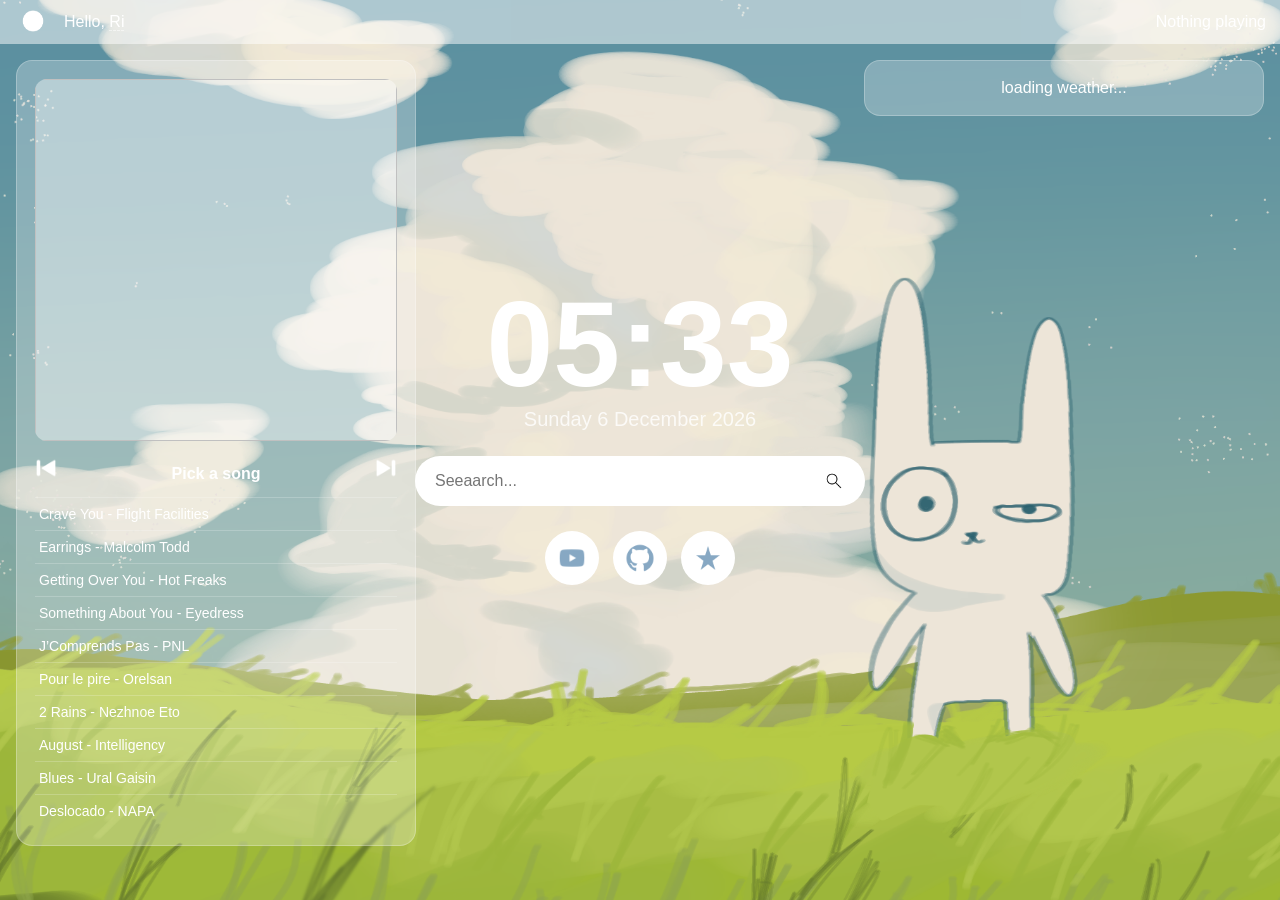
==== commit c88f3985: "Update index.html" ====
--- a/index.html
+++ b/index.html
@@ -54,4 +54,4 @@
 
         <script src="tabv2.js"></script>
     </body>
-</html>+</html>
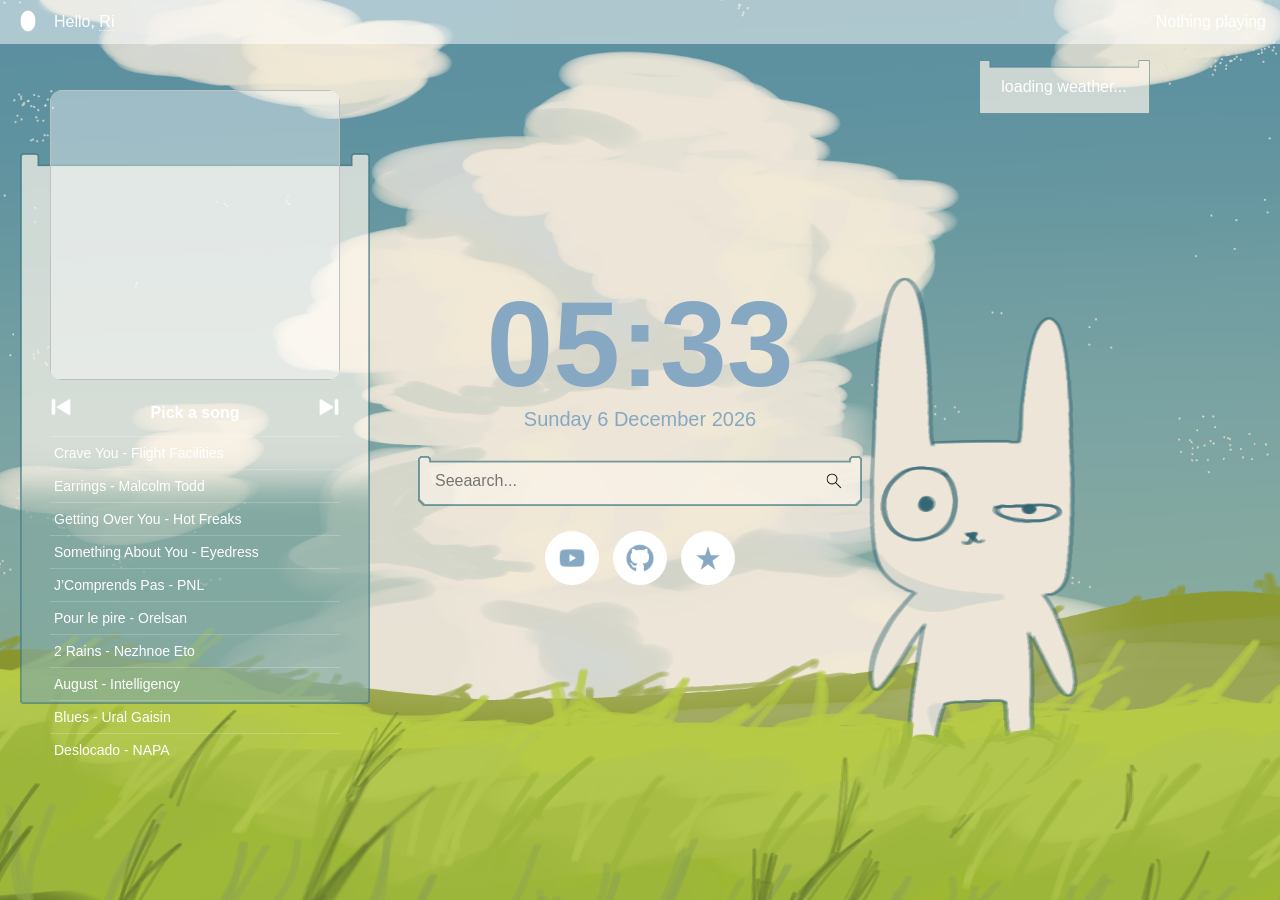
==== commit 8b999c9d: "Add files via upload" ====
--- a/index.html
+++ b/index.html
@@ -54,4 +54,4 @@
 
         <script src="tabv2.js"></script>
     </body>
-</html>
+</html>
--- a/tabv2.css
+++ b/tabv2.css
@@ -32,7 +32,7 @@
     cursor: pointer;
 }
 #honk img { 
-    width: 38px; height: 28px; 
+    width: 28px; height: 28px; 
 }
 #honk:hover { 
     background: rgba(255,255,255,.4); 
@@ -40,7 +40,6 @@
 
 #nowplaying {
     margin-left: auto;
-    font-family: "Arial";
     color: #ffffff
 }
 
@@ -51,7 +50,7 @@
 #clock {
     font-size: 120px;
     font-weight: 800;
-    color: #ffffff;
+    color: #87A8C3;
     letter-spacing: 0px;
     margin-top: -40px
 
@@ -62,23 +61,23 @@
     top: 60px;
     right: 16px;
     width: 400px;
-    background: rgba(255,255,255,.25);
-    border: 1px solid rgba(255,255,255,.25);
-    border-radius: 16px;
     padding: 18px;
-    text-align: center;
+    text-align: center; 
+    background: url('images/weather.png') center/contain no-repeat;
 }
 
 #weather .temp {
     display: block;
     font-size: 42px;
     font-weight: 800;
+    color: #87A8C3
 }
 #weather .city {
     display: block;
     font-size: 14px;
     opacity: .8;
     margin-top: 4px;
+    color: #87A8C3
 }
 
 
@@ -86,12 +85,10 @@
 #player {
     position: fixed;
     top: 60px;
-    left: 16px;
-    width: 400px;
-    background: rgba(255,255,255,.25); 
-    border: 1px solid rgba(255,255,255,.25);
-    border-radius: 16px;
-    padding: 18px;
+    left: 20px;
+    width: 350px;
+    background: url('images/player.png') center/contain no-repeat;
+    padding: 30px;
     color: #fff;
     max-height: calc(100vh - 76px);
     display: flex;
@@ -140,10 +137,14 @@
 }
 
 #song-title { 
-    text-align: center; font-weight: 700; margin-top: 12px; 
+    text-align: center;
+    font-weight: 700;
+    margin-top: 12px;
 }
 #song-artist { 
-    text-align: center; font-size: 13px; opacity: .8; 
+    text-align: center; 
+    font-size: 13px;
+    opacity: .8; 
 }
 #tracklist { 
     list-style: none; 
@@ -162,7 +163,7 @@
 
 
 #date {
-    color: rgba(255,255,255,.8);
+    color: #87A8C3;
     font-size: 20px;
     margin-top: -30px;
 }
@@ -177,8 +178,8 @@
     padding: 16px 44px 16px 20px;
     font-size: 16px;
     border: none;
-    border-radius: 1000px;
     outline: none;
+    background: url('images/searchbar.png') center/contain no-repeat;
 }
 
 #search img {
@@ -240,12 +241,22 @@
 
 
 body {
-    font-family: "Arial";
+    font-family:"Helvetica Neue", Helvetica;
     color: #ffffff;
     min-height: 100vh;
     display: flex;
     flex-direction: column;
     align-items: center;
     justify-content: center;
-    gap: 25px; 
+    gap: 25px 
+}
+
+body { 
+    cursor: url('images/cursor.png') 4 4,auto;
+}
+#search input, #name {
+    cursor: url('images/text.png') 4 12, text; 
+}
+#links a, #honk, #tracklist li, .ctrl, #pause-btn, #prev, #next {
+    cursor: url('images/cursor.png') 4 4, pointer;
 }
